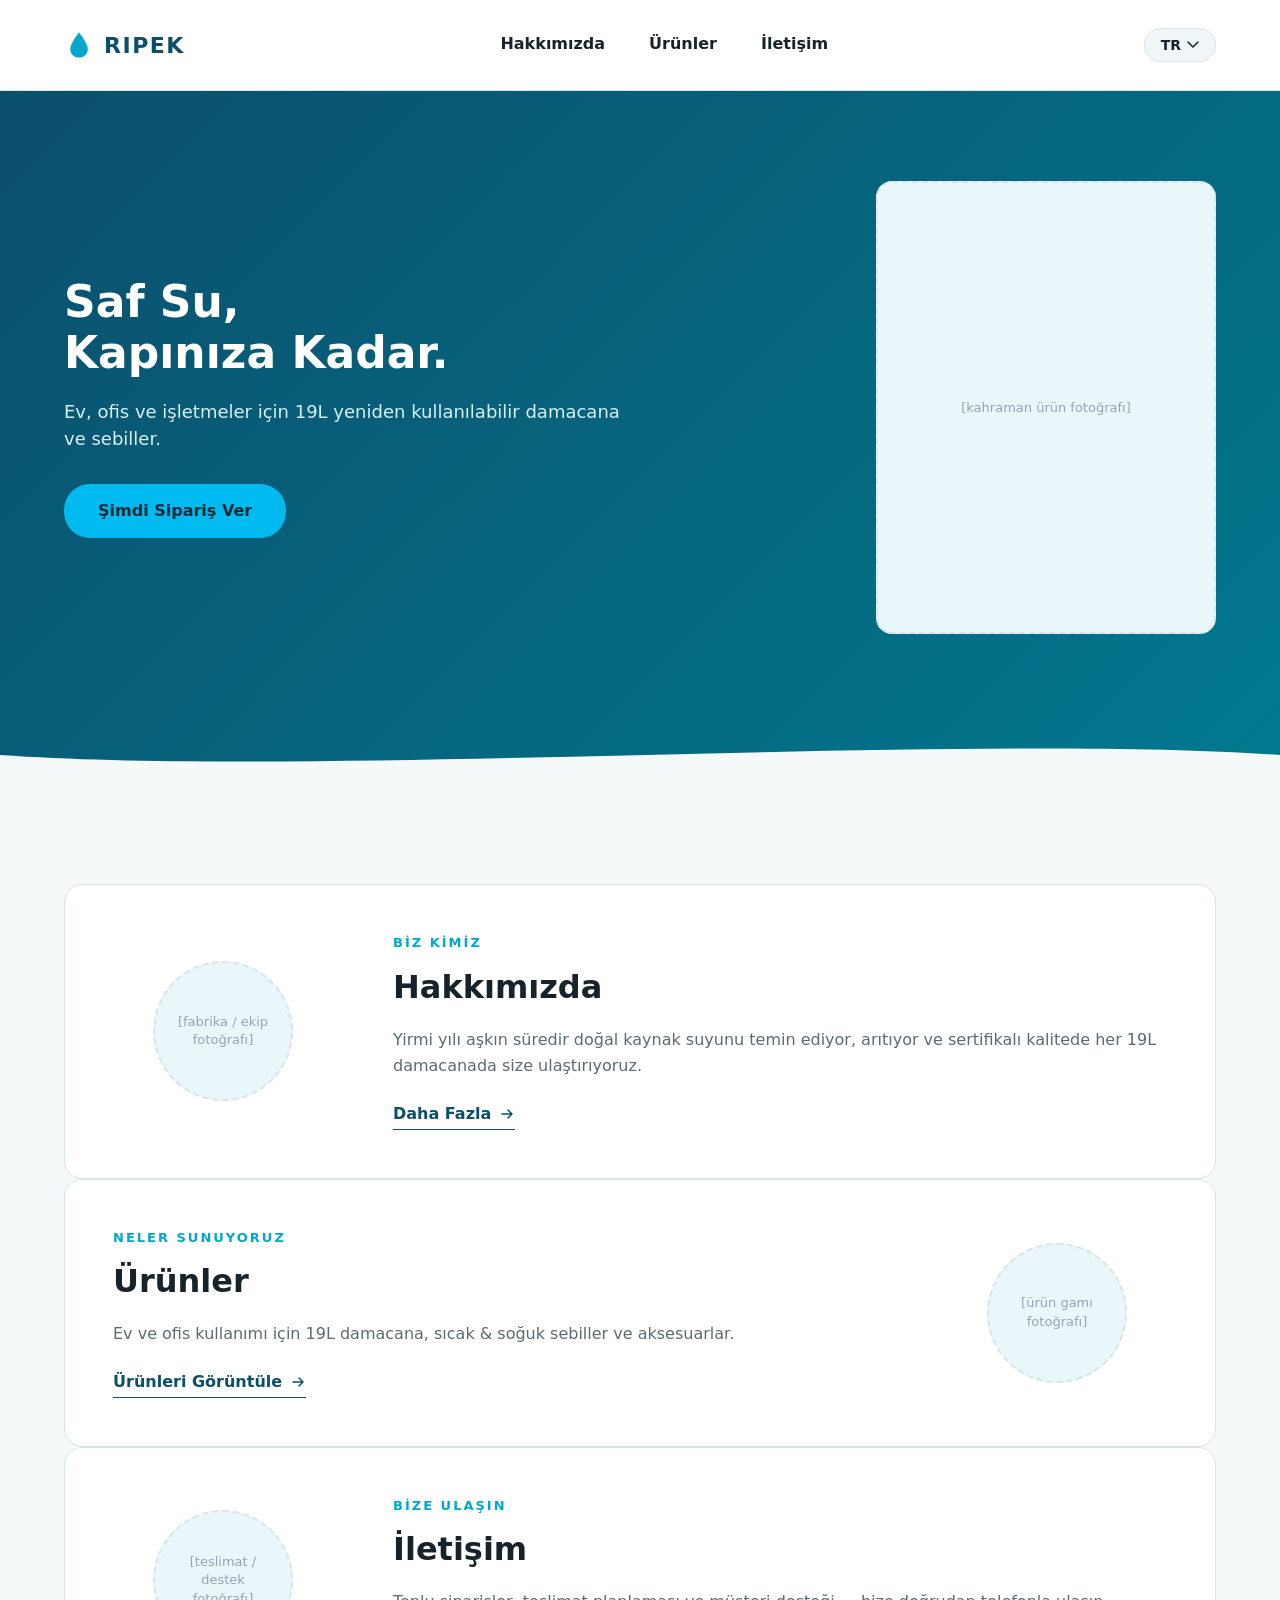
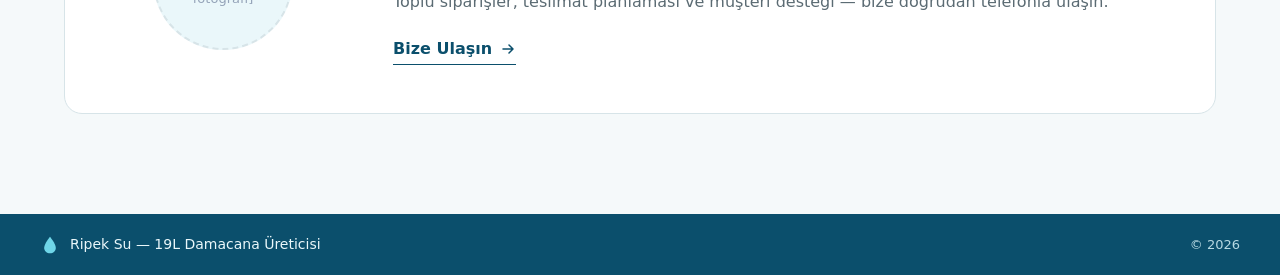
==== index.html @ 7599078f "Path Replacement V01. Paths are replaced" ====
<!DOCTYPE html>
<html lang="tr" data-title-key="meta.titleHome">
<head>
<meta charset="UTF-8">
<meta name="viewport" content="width=device-width, initial-scale=1.0">
<title>Ripek Su | Ana Sayfa</title>
<link rel="icon" href="data:image/svg+xml,%3Csvg xmlns='http://www.w3.org/2000/svg' viewBox='0 0 24 24'%3E%3Cpath fill='%2301A8CC' d='M12 2C12 2 5 10.5 5 15.5C5 19.09 8.13 22 12 22C15.87 22 19 19.09 19 15.5C19 10.5 12 2 12 2Z'/%3E%3C/svg%3E">
<link rel="stylesheet" href="css/style.css">
</head>
<body>

<!-- ================= TOP BAR ================= -->
<header class="topbar">
  <div class="container topbar-inner">
    <a href="index.html" class="logo">
      <svg class="logo-icon" viewBox="0 0 24 24" fill="none" xmlns="http://www.w3.org/2000/svg" aria-hidden="true">
        <path d="M12 2C12 2 5 10.5 5 15.5C5 19.09 8.13 22 12 22C15.87 22 19 19.09 19 15.5C19 10.5 12 2 12 2Z" fill="currentColor"/>
      </svg>
      <span class="logo-text">RIPEK</span>
    </a>

    <nav class="nav" id="mainNav">
      <a href="about.html" class="nav-link" data-i18n="nav.about">About Us</a>
      <a href="products.html" class="nav-link" data-i18n="nav.products">Products</a>
      <a href="contacts.html" class="nav-link" data-i18n="nav.contacts">Contacts</a>
    </nav>

    <div class="topbar-actions">
      <div class="lang-selector">
        <button class="lang-btn" id="langBtn" type="button" aria-haspopup="listbox" aria-expanded="false">
          <span id="langBtnLabel">TR</span>
          <svg viewBox="0 0 12 8" fill="none" aria-hidden="true"><path d="M1 1L6 6L11 1" stroke="currentColor" stroke-width="1.5" stroke-linecap="round" stroke-linejoin="round"/></svg>
        </button>
        <ul class="lang-dropdown" id="langDropdown" role="listbox">
          <li role="option" data-lang="tr" data-i18n="lang.tr">Türkçe</li>
          <li role="option" data-lang="en" data-i18n="lang.en">İngilizce</li>
        </ul>
      </div>
      <button class="nav-toggle" id="navToggle" type="button" aria-label="Menu" aria-expanded="false" aria-controls="mainNav">
        <svg viewBox="0 0 24 24" fill="none" aria-hidden="true"><path d="M3 6H21M3 12H21M3 18H21" stroke="currentColor" stroke-width="2" stroke-linecap="round"/></svg>
      </button>
    </div>
  </div>
</header>

<!-- ================= HERO ================= -->
<section class="hero hero-home">
  <div class="container hero-inner">
    <div class="hero-text">
      <h1><span data-i18n="home.hero.title1">Saf Su,</span><br><span data-i18n="home.hero.title2">Kapınıza Kadar.</span></h1>
      <p data-i18n="home.hero.subtitle">Ev, ofis ve işletmeler için 19L yeniden kullanılabilir damacana ve sebiller.</p>
      <a href="contacts.html" class="btn btn-cta" data-i18n="home.hero.cta">Şimdi Sipariş Ver</a>
    </div>
    <div class="hero-media">
      <div class="image-placeholder image-placeholder--hero">
        <span data-i18n="placeholder.heroPhoto">[kahraman ürün fotoğrafı]</span>
      </div>
    </div>
  </div>
  <svg class="hero-wave" viewBox="0 0 1440 80" preserveAspectRatio="none" aria-hidden="true">
    <path d="M0,40 C360,70 1080,10 1440,40 L1440,80 L0,80 Z" fill="#F5F9FA"></path>
  </svg>
</section>

<!-- ================= PREVIEW SECTIONS ================= -->
<section class="preview-section">
  <div class="container">

    <!-- About Us preview -->
    <div class="preview-card">
      <div class="preview-media">
        <div class="image-placeholder image-placeholder--round">
          <span data-i18n="placeholder.aboutPhoto">[fabrika / ekip fotoğrafı]</span>
        </div>
      </div>
      <div class="preview-content">
        <span class="eyebrow" data-i18n="home.about.eyebrow">BİZ KİMİZ</span>
        <h2 data-i18n="home.about.title">Hakkımızda</h2>
        <p data-i18n="home.about.text">Yirmi yılı aşkın süredir doğal kaynak suyunu temin ediyor, arıtıyor ve sertifikalı kalitede her 19L damacanada size ulaştırıyoruz.</p>
        <a href="about.html" class="link-arrow">
          <span data-i18n="home.about.link">Daha Fazla</span>
          <svg viewBox="0 0 16 16" fill="none" aria-hidden="true"><path d="M3 8H13M13 8L9 4M13 8L9 12" stroke="currentColor" stroke-width="1.5" stroke-linecap="round" stroke-linejoin="round"/></svg>
        </a>
      </div>
    </div>

    <!-- Products preview -->
    <div class="preview-card reverse">
      <div class="preview-media">
        <div class="image-placeholder image-placeholder--round">
          <span data-i18n="placeholder.productsPhoto">[ürün gamı fotoğrafı]</span>
        </div>
      </div>
      <div class="preview-content">
        <span class="eyebrow" data-i18n="home.products.eyebrow">NELER SUNUYORUZ</span>
        <h2 data-i18n="home.products.title">Ürünler</h2>
        <p data-i18n="home.products.text">Ev ve ofis kullanımı için 19L damacana, sıcak & soğuk sebiller ve aksesuarlar.</p>
        <a href="products.html" class="link-arrow">
          <span data-i18n="home.products.link">Ürünleri Görüntüle</span>
          <svg viewBox="0 0 16 16" fill="none" aria-hidden="true"><path d="M3 8H13M13 8L9 4M13 8L9 12" stroke="currentColor" stroke-width="1.5" stroke-linecap="round" stroke-linejoin="round"/></svg>
        </a>
      </div>
    </div>

    <!-- Contacts preview -->
    <div class="preview-card">
      <div class="preview-media">
        <div class="image-placeholder image-placeholder--round">
          <span data-i18n="placeholder.contactsPhoto">[teslimat / destek fotoğrafı]</span>
        </div>
      </div>
      <div class="preview-content">
        <span class="eyebrow" data-i18n="home.contacts.eyebrow">BİZE ULAŞIN</span>
        <h2 data-i18n="home.contacts.title">İletişim</h2>
        <p data-i18n="home.contacts.text">Toplu siparişler, teslimat planlaması ve müşteri desteği — bize doğrudan telefonla ulaşın.</p>
        <a href="contacts.html" class="link-arrow">
          <span data-i18n="home.contacts.link">Bize Ulaşın</span>
          <svg viewBox="0 0 16 16" fill="none" aria-hidden="true"><path d="M3 8H13M13 8L9 4M13 8L9 12" stroke="currentColor" stroke-width="1.5" stroke-linecap="round" stroke-linejoin="round"/></svg>
        </a>
      </div>
    </div>

  </div>
</section>

<!-- ================= FOOTER ================= -->
<footer class="site-footer">
  <div class="container footer-inner">
    <div class="footer-brand">
      <svg viewBox="0 0 24 24" fill="none" aria-hidden="true"><path d="M12 2C12 2 5 10.5 5 15.5C5 19.09 8.13 22 12 22C15.87 22 19 19.09 19 15.5C19 10.5 12 2 12 2Z" fill="currentColor"/></svg>
      <span data-i18n="footer.brand">Ripek Su — 19L Damacana Üreticisi</span>
    </div>
    <span class="footer-copy">© 2026</span>
  </div>
</footer>

<script src="js/translations.js"></script>
<script src="js/i18n.js"></script>
<script src="js/main.js"></script>
</body>
</html>
---- css/style.css ----
/* =========================================================
   Ripek — 19L Water Bottle Producer
   Global stylesheet
   ========================================================= */

:root {
  --primary-dark: #0B4F6C;
  --primary: #01798F;
  --accent: #01A8CC;
  --accent-bright: #01BAEF;
  --accent-light: #6FD6E8;
  --bg: #F5F9FA;
  --bg-soft: #F0F6F7;
  --icon-bg: #EAF7FA;
  --border: #D7E4E8;
  --text-dark: #16232B;
  --text-muted: #5B6B73;
  --text-faint: #94A3B8;
  --white: #FFFFFF;
  --hero-text-soft: #D6F0F5;
  --footer-text: #EAF7FA;
  --footer-text-muted: #B7D9E2;

  --container-width: 1200px;
  --radius-sm: 10px;
  --radius-md: 16px;
  --radius-lg: 18px;
  --shadow-card: 0 8px 24px rgba(11, 79, 108, 0.08);
}

* { box-sizing: border-box; }

html { scroll-behavior: smooth; }

body {
  margin: 0;
  font-family: 'Segoe UI', system-ui, Arial, sans-serif;
  background: var(--bg);
  color: var(--text-dark);
  line-height: 1.5;
  -webkit-font-smoothing: antialiased;
}

img, svg { display: block; max-width: 100%; }

a { color: inherit; }

h1, h2, h3, p { margin: 0; }

ul { margin: 0; padding: 0; list-style: none; }

button { font-family: inherit; }

.container {
  max-width: var(--container-width);
  margin: 0 auto;
  padding: 0 24px;
}

.visually-hidden {
  position: absolute;
  width: 1px; height: 1px;
  overflow: hidden;
  clip: rect(0 0 0 0);
  white-space: nowrap;
}

/* =========================================================
   TOP BAR
   ========================================================= */

.topbar {
  background: var(--white);
  border-bottom: 1px solid var(--border);
  position: sticky;
  top: 0;
  z-index: 200;
}

.topbar-inner {
  display: flex;
  align-items: center;
  justify-content: space-between;
  height: 90px;
  gap: 24px;
}

.logo {
  display: flex;
  align-items: center;
  gap: 10px;
  text-decoration: none;
  flex-shrink: 0;
}

.logo-icon {
  width: 30px;
  height: 30px;
  color: var(--accent);
}

.logo-text {
  font-size: 1.375rem;
  font-weight: 700;
  color: var(--primary-dark);
  letter-spacing: 1.5px;
}

.nav {
  display: flex;
  align-items: center;
  gap: 40px;
}

.nav-link {
  font-size: 1rem;
  font-weight: 600;
  color: var(--text-dark);
  text-decoration: none;
  padding: 4px 2px;
  border-bottom: 2px solid transparent;
  transition: color 0.2s ease, border-color 0.2s ease;
}

.nav-link:hover,
.nav-link.active {
  color: var(--accent);
  border-color: var(--accent);
}

.topbar-actions {
  display: flex;
  align-items: center;
  gap: 16px;
  flex-shrink: 0;
}

.lang-selector { position: relative; }

.lang-btn {
  display: flex;
  align-items: center;
  gap: 6px;
  background: var(--bg-soft);
  border: 1px solid var(--border);
  border-radius: 17px;
  padding: 8px 16px;
  font-size: 0.875rem;
  font-weight: 600;
  color: var(--text-dark);
  cursor: pointer;
}

.lang-btn svg { width: 12px; height: 12px; }

.lang-dropdown {
  position: absolute;
  right: 0;
  top: calc(100% + 8px);
  background: var(--white);
  border: 1px solid var(--border);
  border-radius: var(--radius-sm);
  box-shadow: var(--shadow-card);
  min-width: 150px;
  padding: 6px;
  display: none;
  z-index: 300;
}

.lang-dropdown.open { display: block; }

.lang-dropdown li {
  padding: 9px 12px;
  border-radius: 6px;
  font-size: 0.9rem;
  cursor: pointer;
  color: var(--text-dark);
}

.lang-dropdown li:hover,
.lang-dropdown li.selected {
  background: var(--bg-soft);
  color: var(--accent);
}

.nav-toggle {
  display: none;
  background: none;
  border: none;
  cursor: pointer;
  padding: 6px;
  color: var(--primary-dark);
}

.nav-toggle svg { width: 26px; height: 26px; }

/* =========================================================
   HERO (shared)
   ========================================================= */

.hero {
  position: relative;
  background: linear-gradient(135deg, var(--primary-dark), var(--primary));
  color: var(--white);
  overflow: hidden;
}

.hero-wave {
  position: absolute;
  bottom: -1px;
  left: 0;
  width: 100%;
  height: 60px;
}

.hero-eyebrow {
  font-size: 0.8125rem;
  font-weight: 700;
  letter-spacing: 3px;
  color: var(--accent-light);
  text-transform: uppercase;
  margin: 0 0 14px;
}

/* Big home hero */
.hero-home { padding: 90px 0 150px; }

.hero-inner {
  display: flex;
  align-items: center;
  justify-content: space-between;
  gap: 48px;
}

.hero-text { max-width: 560px; }

.hero-text h1 {
  font-size: 2.75rem;
  font-weight: 800;
  line-height: 1.15;
  margin: 0 0 20px;
}

.hero-text p {
  font-size: 1.125rem;
  color: var(--hero-text-soft);
  margin: 0 0 32px;
}

.hero-media { flex-shrink: 0; }

/* Simple sub-page hero */
.hero-simple { padding: 70px 0 100px; }

.hero-simple .hero-text { max-width: 640px; }

.hero-simple h1 {
  font-size: 2.5rem;
  font-weight: 800;
  margin: 0 0 12px;
}

.hero-simple p {
  font-size: 1.0625rem;
  color: var(--hero-text-soft);
  margin: 0;
}

/* =========================================================
   BUTTONS / LINKS
   ========================================================= */

.btn {
  display: inline-flex;
  align-items: center;
  justify-content: center;
  padding: 15px 34px;
  border-radius: 26px;
  font-weight: 700;
  font-size: 1rem;
  text-decoration: none;
  cursor: pointer;
  border: none;
  transition: transform 0.15s ease, box-shadow 0.15s ease;
}

.btn-cta {
  background: var(--accent-bright);
  color: #062A36;
}

.btn-cta:hover {
  transform: translateY(-2px);
  box-shadow: 0 10px 24px rgba(1, 186, 239, 0.35);
}

.link-arrow {
  display: inline-flex;
  align-items: center;
  gap: 8px;
  font-weight: 700;
  font-size: 1rem;
  color: var(--primary-dark);
  text-decoration: none;
  border-bottom: 1.5px solid var(--primary-dark);
  padding-bottom: 3px;
  transition: color 0.2s ease, border-color 0.2s ease;
}

.link-arrow:hover {
  color: var(--accent);
  border-color: var(--accent);
}

.link-arrow svg { width: 16px; height: 16px; }

/* =========================================================
   IMAGE PLACEHOLDERS (no images generated — drop real photos in later)
   ========================================================= */

.image-placeholder {
  display: flex;
  align-items: center;
  justify-content: center;
  text-align: center;
  background: var(--icon-bg);
  border: 2px dashed var(--border);
  border-radius: var(--radius-md);
  color: var(--text-faint);
  font-size: 0.8125rem;
  padding: 16px;
  line-height: 1.4;
}

.image-placeholder--hero {
  width: 340px;
  max-width: 100%;
  aspect-ratio: 3 / 4;
}

.image-placeholder--round {
  width: 140px;
  height: 140px;
  border-radius: 50%;
  margin: 0 auto;
}

.image-placeholder--round-sm {
  width: 112px;
  height: 112px;
  border-radius: 50%;
  margin: 0 auto;
}

.image-placeholder--product {
  width: 100%;
  aspect-ratio: 4 / 3;
  margin-bottom: 20px;
}

.image-placeholder--logo {
  width: 100%;
  height: 90px;
}

/* =========================================================
   HOME — PREVIEW CARDS
   ========================================================= */

.preview-section {
  padding: 100px 0;
  display: flex;
  flex-direction: column;
  gap: 64px;
}

.preview-card {
  display: flex;
  align-items: center;
  gap: 60px;
  background: var(--white);
  border: 1px solid var(--border);
  border-radius: var(--radius-lg);
  padding: 48px;
}

.preview-card.reverse { flex-direction: row-reverse; }

.preview-media {
  flex: 0 0 220px;
  text-align: center;
}

.preview-content { flex: 1; }

.eyebrow {
  display: block;
  font-size: 0.8125rem;
  font-weight: 700;
  letter-spacing: 2px;
  color: var(--accent);
  text-transform: uppercase;
  margin: 0 0 10px;
}

.preview-content h2 {
  font-size: 2rem;
  font-weight: 800;
  color: var(--text-dark);
  margin: 0 0 16px;
}

.preview-content p {
  font-size: 1rem;
  color: var(--text-muted);
  margin: 0 0 22px;
  line-height: 1.65;
}

/* =========================================================
   GENERIC SECTION
   ========================================================= */

.section { padding: 90px 0; }
.section + .section { padding-top: 0; }

.section-head {
  margin-bottom: 56px;
  max-width: 680px;
}

.section-head h2 {
  font-size: 2rem;
  font-weight: 800;
  color: var(--text-dark);
  margin: 8px 0 12px;
}

.section-head p {
  color: var(--text-muted);
  font-size: 1rem;
  line-height: 1.65;
}

/* =========================================================
   ABOUT — TIMELINE
   ========================================================= */

.timeline {
  position: relative;
  display: flex;
  justify-content: space-between;
  gap: 24px;
  padding-top: 8px;
}

.timeline::before {
  content: "";
  position: absolute;
  top: 34px;
  left: 0;
  right: 0;
  height: 3px;
  background: var(--border);
}

.timeline-item {
  position: relative;
  flex: 1;
  text-align: center;
  z-index: 1;
}

.timeline-icon {
  width: 30px;
  height: 30px;
  margin: 0 auto 10px;
  color: var(--accent);
  background: var(--bg);
}

.timeline-year {
  font-weight: 700;
  color: var(--text-dark);
  font-size: 1rem;
}

.timeline-label {
  font-size: 0.8125rem;
  color: var(--text-muted);
  margin-top: 4px;
}

/* =========================================================
   ABOUT — CERTIFICATES
   ========================================================= */

.cert-grid {
  display: flex;
  flex-wrap: wrap;
  gap: 32px;
}

.cert-badge {
  display: flex;
  flex-direction: column;
  align-items: center;
  justify-content: center;
  width: 130px;
  height: 130px;
  border-radius: 50%;
  background: var(--white);
  border: 2px solid var(--border);
  position: relative;
  text-align: center;
  text-decoration: none;
  color: var(--text-dark);
  font-weight: 700;
  font-size: 0.8125rem;
  transition: border-color 0.2s ease, transform 0.2s ease;
}

.cert-badge::before {
  content: "";
  position: absolute;
  inset: 14px;
  border-radius: 50%;
  border: 3px solid var(--accent-bright);
}

.cert-badge span { position: relative; }

.cert-badge:hover {
  transform: translateY(-3px);
  border-color: var(--accent);
}

/* =========================================================
   ABOUT — REFERENCES
   ========================================================= */

.reference-grid {
  display: grid;
  grid-template-columns: repeat(6, 1fr);
  gap: 16px;
}

.reference-logo {
  background: var(--icon-bg);
  border: 1px solid var(--border);
  border-radius: var(--radius-sm);
  height: 90px;
  display: flex;
  align-items: center;
  justify-content: center;
  color: var(--text-muted);
  font-size: 0.8125rem;
  text-align: center;
  padding: 8px;
}

/* =========================================================
   PRODUCTS — GRID
   ========================================================= */

.product-grid {
  display: grid;
  grid-template-columns: repeat(3, 1fr);
  gap: 32px;
}

.product-card {
  background: var(--white);
  border: 1px solid var(--border);
  border-radius: var(--radius-md);
  padding: 28px;
  text-align: center;
}

.product-card h3 {
  font-size: 1.125rem;
  font-weight: 700;
  color: var(--text-dark);
  margin: 0 0 8px;
}

.product-card .spec {
  font-size: 0.8125rem;
  color: var(--text-muted);
  margin: 0;
}

/* =========================================================
   CONTACTS PAGE
   ========================================================= */

.contact-page {
  padding: 110px 0 130px;
  text-align: center;
}

.contact-page .hero-eyebrow { color: var(--accent); }

.contact-image { margin-bottom: 28px; }

.contact-phone {
  font-size: 2.75rem;
  font-weight: 800;
  color: var(--text-dark);
  margin: 0 0 14px;
  letter-spacing: 1px;
}

.contact-text {
  font-size: 1rem;
  color: var(--text-muted);
  margin: 0 0 36px;
}

/* =========================================================
   FOOTER
   ========================================================= */

.site-footer {
  background: var(--primary-dark);
  color: var(--footer-text);
}

.footer-inner {
  display: flex;
  align-items: center;
  justify-content: space-between;
  padding: 20px 0;
  gap: 16px;
  flex-wrap: wrap;
}

.footer-brand {
  display: flex;
  align-items: center;
  gap: 10px;
  font-size: 0.875rem;
}

.footer-brand svg {
  width: 20px;
  height: 20px;
  color: var(--accent-light);
}

.footer-copy {
  font-size: 0.8125rem;
  color: var(--footer-text-muted);
}

/* =========================================================
   RESPONSIVE
   ========================================================= */

@media (max-width: 960px) {
  .nav {
    position: absolute;
    top: 90px;
    left: 0;
    right: 0;
    background: var(--white);
    border-bottom: 1px solid var(--border);
    flex-direction: column;
    align-items: flex-start;
    gap: 0;
    padding: 8px 24px 16px;
    display: none;
  }

  .nav.open { display: flex; }

  .nav-link { width: 100%; padding: 12px 0; }

  .nav-toggle { display: inline-flex; }

  .hero-inner { flex-direction: column; text-align: center; }
  .hero-text { max-width: 100%; }
  .hero-text p { margin-left: auto; margin-right: auto; }

  .preview-card,
  .preview-card.reverse {
    flex-direction: column;
    text-align: center;
    padding: 32px;
  }

  .timeline {
    flex-direction: column;
    gap: 32px;
    align-items: flex-start;
  }

  .timeline::before {
    top: 0;
    bottom: 0;
    left: 15px;
    width: 3px;
    height: auto;
    right: auto;
  }

  .timeline-item {
    display: flex;
    align-items: center;
    gap: 16px;
    text-align: left;
  }

  .timeline-icon { margin: 0; }

  .reference-grid { grid-template-columns: repeat(3, 1fr); }

  .product-grid { grid-template-columns: repeat(2, 1fr); }
}

@media (max-width: 640px) {
  .hero-text h1 { font-size: 2.1rem; }
  .hero-simple h1 { font-size: 2rem; }
  .contact-phone { font-size: 2rem; }

  .reference-grid { grid-template-columns: repeat(2, 1fr); }
  .product-grid { grid-template-columns: 1fr; }

  .footer-inner { flex-direction: column; text-align: center; }
}

@media (prefers-reduced-motion: reduce) {
  html { scroll-behavior: auto; }
  * { transition: none !important; }
}
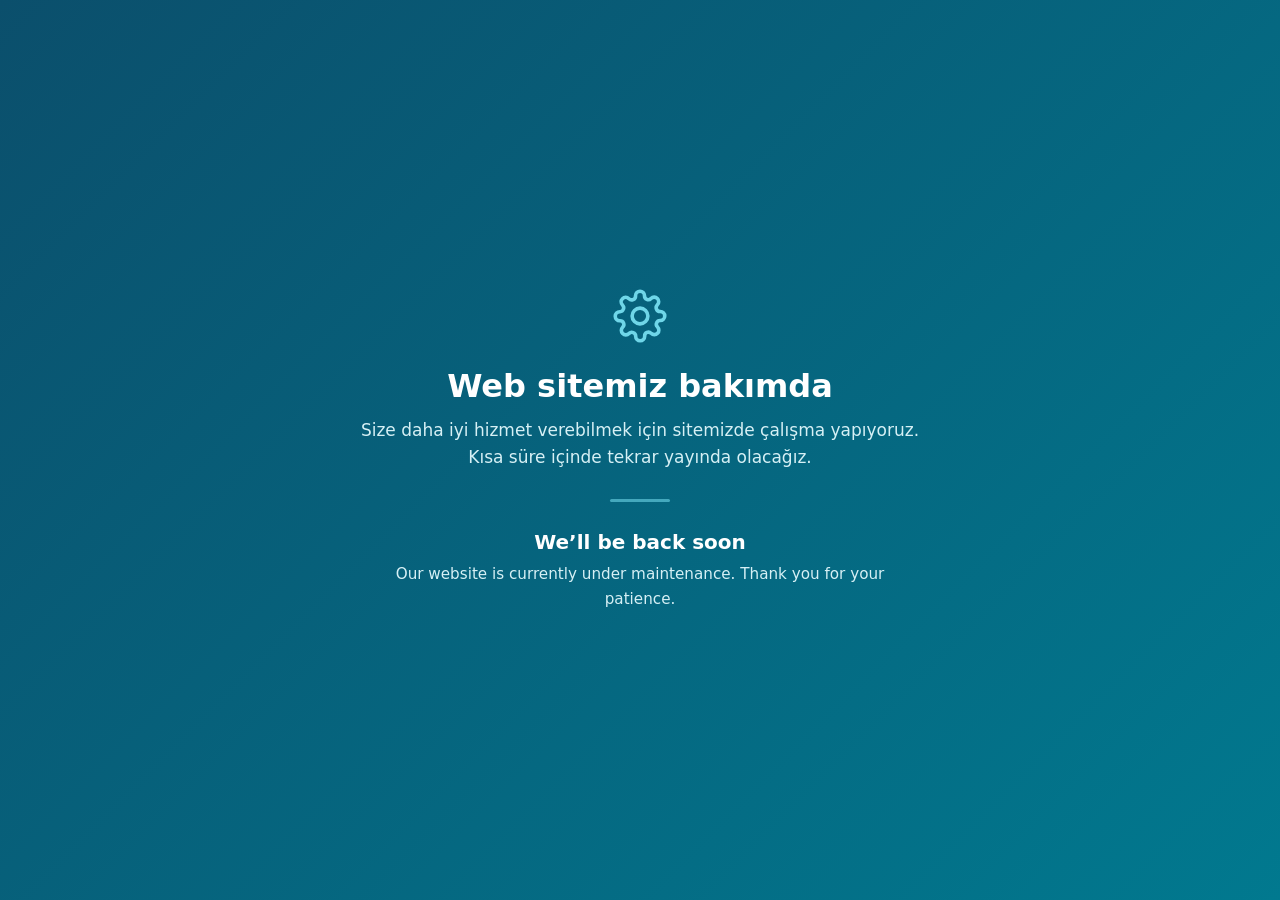
==== commit 74d0cabe: "Under Maintenance V0.1 Home Page is under modifications. Here are developments: 1.Logo is implemente" ====
--- a/index.html
+++ b/index.html
@@ -1,141 +1,91 @@
 <!DOCTYPE html>
-<html lang="tr" data-title-key="meta.titleHome">
+<html lang="tr">
 <head>
 <meta charset="UTF-8">
 <meta name="viewport" content="width=device-width, initial-scale=1.0">
-<title>Ripek Su | Ana Sayfa</title>
+<title>Ripek Su | Bakımdayız</title>
+<meta name="robots" content="noindex">
 <link rel="icon" href="data:image/svg+xml,%3Csvg xmlns='http://www.w3.org/2000/svg' viewBox='0 0 24 24'%3E%3Cpath fill='%2301A8CC' d='M12 2C12 2 5 10.5 5 15.5C5 19.09 8.13 22 12 22C15.87 22 19 19.09 19 15.5C19 10.5 12 2 12 2Z'/%3E%3C/svg%3E">
-<link rel="stylesheet" href="css/style.css">
+<style>
+  :root {
+    --primary-dark: #0B4F6C;
+    --primary: #01798F;
+    --accent-light: #6FD6E8;
+    --hero-text-soft: #D6F0F5;
+    --white: #FFFFFF;
+  }
+  * { box-sizing: border-box; }
+  body {
+    margin: 0;
+    min-height: 100vh;
+    display: flex;
+    align-items: center;
+    justify-content: center;
+    font-family: 'Segoe UI', system-ui, Arial, sans-serif;
+    background: linear-gradient(135deg, var(--primary-dark), var(--primary));
+    color: var(--white);
+    text-align: center;
+    padding: 24px;
+  }
+  .maintenance-box { max-width: 560px; }
+  .gear {
+    display: block;
+    width: 54px;
+    height: 54px;
+    margin: 0 auto 24px;
+    color: var(--accent-light);
+    animation: spin 6s linear infinite;
+  }
+  @keyframes spin { to { transform: rotate(360deg); } }
+  h1 {
+    font-size: 2rem;
+    font-weight: 800;
+    margin: 0 0 12px;
+  }
+  p {
+    font-size: 1.0625rem;
+    color: var(--hero-text-soft);
+    line-height: 1.6;
+    margin: 0 0 28px;
+  }
+  .divider {
+    width: 60px;
+    height: 3px;
+    background: var(--accent-light);
+    border: none;
+    border-radius: 2px;
+    margin: 0 auto 28px;
+    opacity: 0.6;
+  }
+  .en h2 {
+    font-size: 1.25rem;
+    font-weight: 700;
+    margin: 0 0 8px;
+  }
+  .en p { font-size: 0.95rem; margin: 0; }
+  @media (prefers-reduced-motion: reduce) {
+    .gear { animation: none; }
+  }
+</style>
 </head>
 <body>
 
-<!-- ================= TOP BAR ================= -->
-<header class="topbar">
-  <div class="container topbar-inner">
-    <a href="index.html" class="logo">
-      <svg class="logo-icon" viewBox="0 0 24 24" fill="none" xmlns="http://www.w3.org/2000/svg" aria-hidden="true">
-        <path d="M12 2C12 2 5 10.5 5 15.5C5 19.09 8.13 22 12 22C15.87 22 19 19.09 19 15.5C19 10.5 12 2 12 2Z" fill="currentColor"/>
-      </svg>
-      <span class="logo-text">RIPEK</span>
-    </a>
+<div class="maintenance-box">
+  <svg class="gear" viewBox="0 0 24 24" fill="none" aria-hidden="true">
+    <path d="M12 15.5A3.5 3.5 0 1 0 12 8.5a3.5 3.5 0 0 0 0 7Z" stroke="currentColor" stroke-width="1.6"/>
+    <path d="M19.4 15a1.65 1.65 0 0 0 .33 1.82l.06.06a2 2 0 1 1-2.83 2.83l-.06-.06a1.65 1.65 0 0 0-1.82-.33 1.65 1.65 0 0 0-1 1.51V21a2 2 0 1 1-4 0v-.09a1.65 1.65 0 0 0-1.08-1.51 1.65 1.65 0 0 0-1.82.33l-.06.06a2 2 0 1 1-2.83-2.83l.06-.06a1.65 1.65 0 0 0 .33-1.82 1.65 1.65 0 0 0-1.51-1H3a2 2 0 1 1 0-4h.09a1.65 1.65 0 0 0 1.51-1.08 1.65 1.65 0 0 0-.33-1.82l-.06-.06a2 2 0 1 1 2.83-2.83l.06.06a1.65 1.65 0 0 0 1.82.33h.09a1.65 1.65 0 0 0 1-1.51V3a2 2 0 1 1 4 0v.09a1.65 1.65 0 0 0 1 1.51 1.65 1.65 0 0 0 1.82-.33l.06-.06a2 2 0 1 1 2.83 2.83l-.06.06a1.65 1.65 0 0 0-.33 1.82v.09a1.65 1.65 0 0 0 1.51 1H21a2 2 0 1 1 0 4h-.09a1.65 1.65 0 0 0-1.51 1Z" stroke="currentColor" stroke-width="1.6"/>
+  </svg>
 
-    <nav class="nav" id="mainNav">
-      <a href="about.html" class="nav-link" data-i18n="nav.about">About Us</a>
-      <a href="products.html" class="nav-link" data-i18n="nav.products">Products</a>
-      <a href="contacts.html" class="nav-link" data-i18n="nav.contacts">Contacts</a>
-    </nav>
+  <h1>Web sitemiz bakımda</h1>
+  <p>Size daha iyi hizmet verebilmek için sitemizde çalışma yapıyoruz.<br>Kısa süre içinde tekrar yayında olacağız.</p>
 
-    <div class="topbar-actions">
-      <div class="lang-selector">
-        <button class="lang-btn" id="langBtn" type="button" aria-haspopup="listbox" aria-expanded="false">
-          <span id="langBtnLabel">TR</span>
-          <svg viewBox="0 0 12 8" fill="none" aria-hidden="true"><path d="M1 1L6 6L11 1" stroke="currentColor" stroke-width="1.5" stroke-linecap="round" stroke-linejoin="round"/></svg>
-        </button>
-        <ul class="lang-dropdown" id="langDropdown" role="listbox">
-          <li role="option" data-lang="tr" data-i18n="lang.tr">Türkçe</li>
-          <li role="option" data-lang="en" data-i18n="lang.en">İngilizce</li>
-        </ul>
-      </div>
-      <button class="nav-toggle" id="navToggle" type="button" aria-label="Menu" aria-expanded="false" aria-controls="mainNav">
-        <svg viewBox="0 0 24 24" fill="none" aria-hidden="true"><path d="M3 6H21M3 12H21M3 18H21" stroke="currentColor" stroke-width="2" stroke-linecap="round"/></svg>
-      </button>
-    </div>
+  <hr class="divider">
+
+  <div class="en">
+    <h2>We&rsquo;ll be back soon</h2>
+    <p>Our website is currently under maintenance. Thank you for your patience.</p>
   </div>
-</header>
+</div>
 
-<!-- ================= HERO ================= -->
-<section class="hero hero-home">
-  <div class="container hero-inner">
-    <div class="hero-text">
-      <h1><span data-i18n="home.hero.title1">Saf Su,</span><br><span data-i18n="home.hero.title2">Kapınıza Kadar.</span></h1>
-      <p data-i18n="home.hero.subtitle">Ev, ofis ve işletmeler için 19L yeniden kullanılabilir damacana ve sebiller.</p>
-      <a href="contacts.html" class="btn btn-cta" data-i18n="home.hero.cta">Şimdi Sipariş Ver</a>
-    </div>
-    <div class="hero-media">
-      <div class="image-placeholder image-placeholder--hero">
-        <span data-i18n="placeholder.heroPhoto">[kahraman ürün fotoğrafı]</span>
-      </div>
-    </div>
-  </div>
-  <svg class="hero-wave" viewBox="0 0 1440 80" preserveAspectRatio="none" aria-hidden="true">
-    <path d="M0,40 C360,70 1080,10 1440,40 L1440,80 L0,80 Z" fill="#F5F9FA"></path>
-  </svg>
-</section>
-
-<!-- ================= PREVIEW SECTIONS ================= -->
-<section class="preview-section">
-  <div class="container">
-
-    <!-- About Us preview -->
-    <div class="preview-card">
-      <div class="preview-media">
-        <div class="image-placeholder image-placeholder--round">
-          <span data-i18n="placeholder.aboutPhoto">[fabrika / ekip fotoğrafı]</span>
-        </div>
-      </div>
-      <div class="preview-content">
-        <span class="eyebrow" data-i18n="home.about.eyebrow">BİZ KİMİZ</span>
-        <h2 data-i18n="home.about.title">Hakkımızda</h2>
-        <p data-i18n="home.about.text">Yirmi yılı aşkın süredir doğal kaynak suyunu temin ediyor, arıtıyor ve sertifikalı kalitede her 19L damacanada size ulaştırıyoruz.</p>
-        <a href="about.html" class="link-arrow">
-          <span data-i18n="home.about.link">Daha Fazla</span>
-          <svg viewBox="0 0 16 16" fill="none" aria-hidden="true"><path d="M3 8H13M13 8L9 4M13 8L9 12" stroke="currentColor" stroke-width="1.5" stroke-linecap="round" stroke-linejoin="round"/></svg>
-        </a>
-      </div>
-    </div>
-
-    <!-- Products preview -->
-    <div class="preview-card reverse">
-      <div class="preview-media">
-        <div class="image-placeholder image-placeholder--round">
-          <span data-i18n="placeholder.productsPhoto">[ürün gamı fotoğrafı]</span>
-        </div>
-      </div>
-      <div class="preview-content">
-        <span class="eyebrow" data-i18n="home.products.eyebrow">NELER SUNUYORUZ</span>
-        <h2 data-i18n="home.products.title">Ürünler</h2>
-        <p data-i18n="home.products.text">Ev ve ofis kullanımı için 19L damacana, sıcak & soğuk sebiller ve aksesuarlar.</p>
-        <a href="products.html" class="link-arrow">
-          <span data-i18n="home.products.link">Ürünleri Görüntüle</span>
-          <svg viewBox="0 0 16 16" fill="none" aria-hidden="true"><path d="M3 8H13M13 8L9 4M13 8L9 12" stroke="currentColor" stroke-width="1.5" stroke-linecap="round" stroke-linejoin="round"/></svg>
-        </a>
-      </div>
-    </div>
-
-    <!-- Contacts preview -->
-    <div class="preview-card">
-      <div class="preview-media">
-        <div class="image-placeholder image-placeholder--round">
-          <span data-i18n="placeholder.contactsPhoto">[teslimat / destek fotoğrafı]</span>
-        </div>
-      </div>
-      <div class="preview-content">
-        <span class="eyebrow" data-i18n="home.contacts.eyebrow">BİZE ULAŞIN</span>
-        <h2 data-i18n="home.contacts.title">İletişim</h2>
-        <p data-i18n="home.contacts.text">Toplu siparişler, teslimat planlaması ve müşteri desteği — bize doğrudan telefonla ulaşın.</p>
-        <a href="contacts.html" class="link-arrow">
-          <span data-i18n="home.contacts.link">Bize Ulaşın</span>
-          <svg viewBox="0 0 16 16" fill="none" aria-hidden="true"><path d="M3 8H13M13 8L9 4M13 8L9 12" stroke="currentColor" stroke-width="1.5" stroke-linecap="round" stroke-linejoin="round"/></svg>
-        </a>
-      </div>
-    </div>
-
-  </div>
-</section>
-
-<!-- ================= FOOTER ================= -->
-<footer class="site-footer">
-  <div class="container footer-inner">
-    <div class="footer-brand">
-      <svg viewBox="0 0 24 24" fill="none" aria-hidden="true"><path d="M12 2C12 2 5 10.5 5 15.5C5 19.09 8.13 22 12 22C15.87 22 19 19.09 19 15.5C19 10.5 12 2 12 2Z" fill="currentColor"/></svg>
-      <span data-i18n="footer.brand">Ripek Su — 19L Damacana Üreticisi</span>
-    </div>
-    <span class="footer-copy">© 2026</span>
-  </div>
-</footer>
-
-<script src="js/translations.js"></script>
-<script src="js/i18n.js"></script>
-<script src="js/main.js"></script>
 </body>
 </html>
